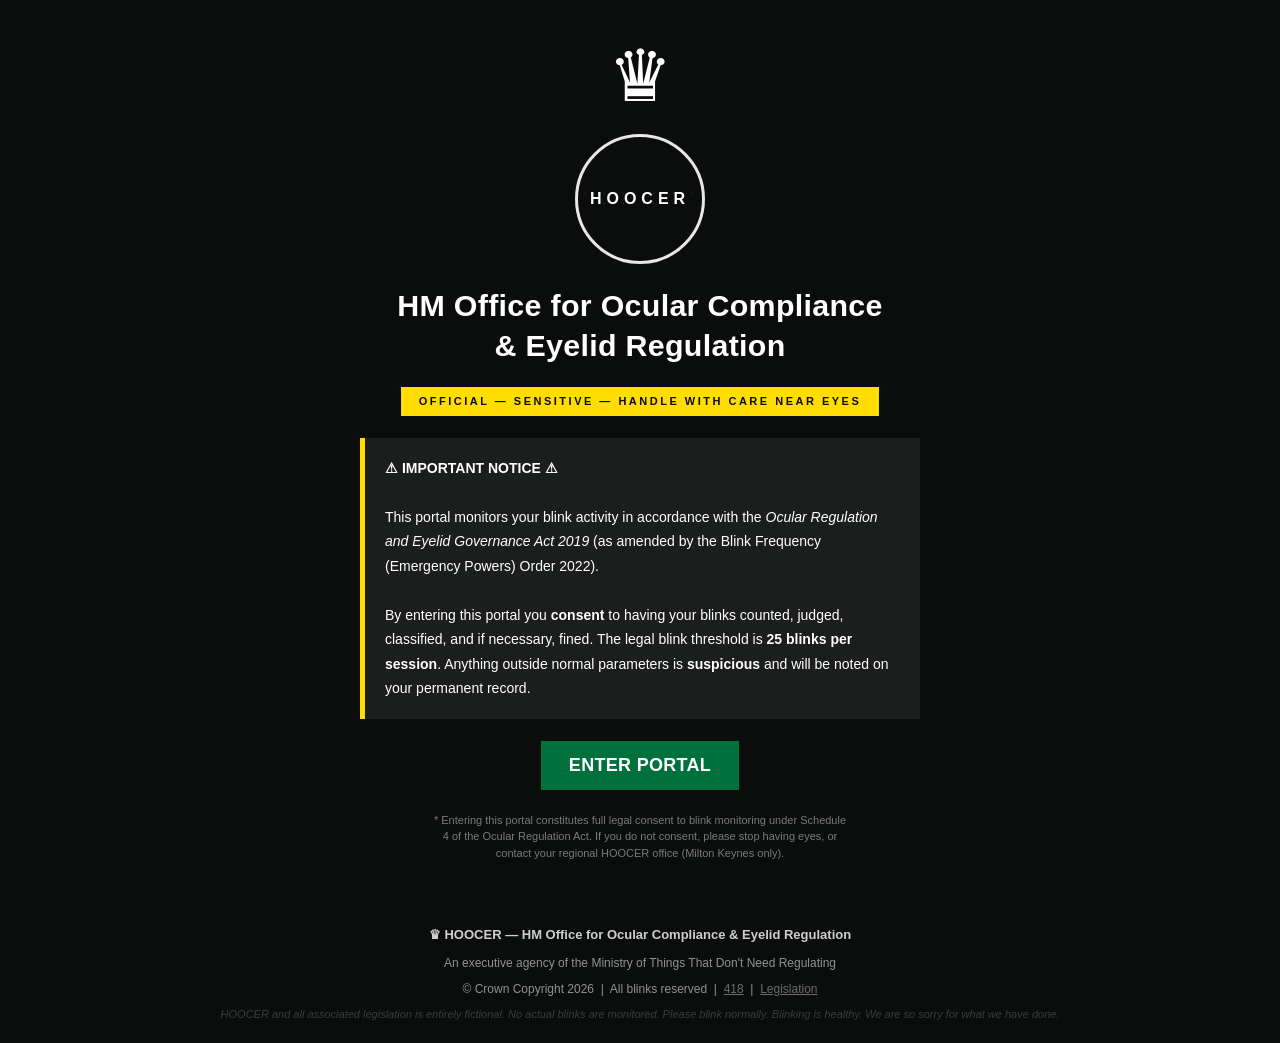
==== index.html @ eed9e012 "Add files via upload" ====
<!DOCTYPE html>
<html lang="en">
<head>
  <meta charset="UTF-8" />
  <meta name="viewport" content="width=device-width, initial-scale=1.0" />
  <meta name="description" content="Official HM Ocular Compliance portal. Your blinks are being monitored." />
  <link rel="manifest" href="manifest.json" />
  <title>HOOCER — HM Office for Ocular Compliance &amp; Eyelid Regulation</title>
  <link rel="stylesheet" href="style.css" />
</head>
<body>

  <!-- ======================================================
       SPLASH SCREEN
       The face of bureaucracy. Slightly too much yellow.
  ====================================================== -->
  <div id="splash" class="screen active">
    <div class="crown" aria-hidden="true">♛</div>

    <div class="department-seal" aria-label="HOOCER official seal">
      <div class="seal-inner">HOOCER</div>
    </div>

    <h1>HM Office for Ocular Compliance<br>&amp; Eyelid Regulation</h1>

    <p class="official-notice">OFFICIAL &mdash; SENSITIVE &mdash; HANDLE WITH CARE NEAR EYES</p>

    <div class="warning-box">
      <strong>⚠ IMPORTANT NOTICE ⚠</strong><br><br>
      This portal monitors your blink activity in accordance with the
      <em>Ocular Regulation and Eyelid Governance Act 2019</em>
      (as amended by the Blink Frequency (Emergency Powers) Order 2022).<br><br>
      By entering this portal you <strong>consent</strong> to having your blinks counted,
      judged, classified, and if necessary, fined. The legal blink threshold is
      <strong>25 blinks per session</strong>. Anything outside normal parameters is
      <strong>suspicious</strong> and will be noted on your permanent record.
    </div>

    <button class="btn-primary" onclick="enterPortal()">ENTER PORTAL</button>

    <p class="small-print">
      * Entering this portal constitutes full legal consent to blink monitoring under
      Schedule 4 of the Ocular Regulation Act. If you do not consent,
      please stop having eyes, or contact your regional HOOCER office (Milton Keynes only).
    </p>
  </div>

  <!-- ======================================================
       MONITORING SCREEN
       The main event. The numbers go up. This is fine.
  ====================================================== -->
  <div id="monitor" class="screen">
    <header class="portal-header">
      <span class="crown-small" aria-hidden="true">♛</span>
      <span>HOOCER Citizen Blink Monitoring Portal</span>
      <span class="case-ref" id="caseRef">Generating reference...</span>
    </header>

    <div class="main-content">

      <!-- LEFT: The terrifying counter -->
      <div class="left-panel">
        <h2>LIVE BLINK ANALYSIS</h2>

        <div class="blink-counter-box" aria-live="polite" aria-label="Blink count">
          <div class="blink-number" id="blinkCount">0</div>
          <div class="blink-label">BLINKS DETECTED</div>
          <div class="blink-sublabel">this session</div>
        </div>

        <div class="status-bar">
          <div class="status-indicator">
            <span class="status-dot green" id="statusDot"></span>
            <span id="statusText">MONITORING ACTIVE</span>
          </div>
        </div>

        <div class="blink-rate-box">
          <div class="metric-row">
            <span>Current blink rate:</span>
            <span id="blinkRate" class="metric-val">calibrating...</span>
          </div>
          <div class="metric-row">
            <span>Compliance status:</span>
            <span id="compliance" class="metric-val green-text">REVIEWING</span>
          </div>
          <div class="metric-row">
            <span>Eye moisture index:</span>
            <span id="moistureIdx" class="metric-val">--</span>
          </div>
          <div class="metric-row">
            <span>Lid velocity:</span>
            <span id="lidVelocity" class="metric-val">--</span>
          </div>
          <div class="metric-row">
            <span>Suspicion score:</span>
            <span id="suspicionScore" class="metric-val">0/100</span>
          </div>
        </div>

        <div class="legal-threshold">
          ⚖ <strong>LEGAL BLINK THRESHOLD: 25 blinks</strong><br>
          Exceeding this limit triggers a Notice of Ocular Infringement (NOI-7B).
          You have been warned. We cannot warn you further. This was the warning.
        </div>

        <button class="btn-deny" onclick="recordManualBlink()">
          I DID NOT BLINK
        </button>
        <p class="btn-note">* Clicking this button records a blink</p>

        <div class="progress-section" style="margin-top:16px;">
          <div class="progress-label">
            Blinks until fine: <span id="blinksUntilFine">25</span>
          </div>
          <div class="progress-bar-outer">
            <div class="progress-bar-inner" id="progressBar" style="width:0%"></div>
          </div>
        </div>
      </div>

      <!-- RIGHT: Fake surveillance data and facts -->
      <div class="right-panel">
        <h3>LIVE NATIONAL BLINK FEED</h3>
        <p class="feed-subtitle">Monitoring 64.3 million citizens in real-time*</p>
        <div id="blinkFeed" class="blink-feed" aria-label="Live national blink activity feed">
          <!-- populated by JS. all names are fake. this entire website is fake. -->
        </div>
        <p class="feed-note">* approximate. some citizens are asleep and therefore blinking involuntarily, which is also an offence (Schedule 9).</p>

        <div class="did-you-know">
          <strong>📋 HOOCER INFORMATION NOTICE</strong><br>
          <span id="didYouKnow">Loading ocular fact...</span>
        </div>
      </div>
    </div>
  </div>

  <!-- ======================================================
       FINE SCREEN
       Congratulations! You have been fined.
  ====================================================== -->
  <div id="fine" class="screen">
    <header class="portal-header">
      <span class="crown-small" aria-hidden="true">♛</span>
      <span>HOOCER — Notice of Ocular Infringement</span>
      <span class="case-ref" id="fineRef">NOI/2026/---</span>
    </header>

    <div class="fine-notice">
      <div class="fine-banner">⚠ &nbsp; NOTICE OF OCULAR INFRINGEMENT &nbsp; ⚠</div>

      <div class="fine-body">
        <p class="fine-address">
          To: <strong id="citizenId">Citizen [REDACTED]</strong><br>
          From: HOOCER Enforcement Division, London SW1A<br>
          Date: <span id="fineDate"></span><br>
          Reference: <span id="fineRefBody" class="mono"></span>
        </p>

        <p>
          Following automated monitoring of your ocular activity under powers granted by
          the <em>Ocular Regulation and Eyelid Governance Act 2019</em>, it has been
          determined that you have <strong>exceeded the legally permitted blink threshold</strong>
          of 25 blinks per session. This Notice is issued pursuant to Section 4(2) of the Act.
        </p>

        <table class="fine-table">
          <tr>
            <td>Blinks detected this session:</td>
            <td id="fineBlinkCount">--</td>
          </tr>
          <tr>
            <td>Legal threshold:</td>
            <td>25</td>
          </tr>
          <tr>
            <td>Excess blinks (chargeable):</td>
            <td id="excessBlinks">--</td>
          </tr>
          <tr>
            <td>Base fine rate (per excess blink):</td>
            <td>£2.40</td>
          </tr>
          <tr>
            <td>Blink Severity Multiplier (BSM):</td>
            <td id="severityMult">--</td>
          </tr>
          <tr>
            <td>Evening surcharge (if applicable):</td>
            <td id="eveningSurcharge">--</td>
          </tr>
          <tr>
            <td>Cooperative Citizen Discount:</td>
            <td id="citizenDiscount">--</td>
          </tr>
          <tr class="fine-total-row">
            <td><strong>TOTAL FINE PAYABLE:</strong></td>
            <td><strong id="fineAmount">£--</strong></td>
          </tr>
        </table>

        <p>
          You must pay this fine within <strong>28 days</strong> of the date of this Notice.
          Failure to pay will result in escalation to the <em>Eyelid Tribunal</em>,
          additional administrative fines, and possible <strong>Mandatory Blink Training</strong>
          (4 days, Milton Keynes, non-refundable travel expenses).
        </p>

        <div class="payment-note">
          <strong>Payment methods accepted:</strong> Bank transfer, cheque payable to
          "HOOCER Consolidated Fines Account," premium-rate telephone (calls cost £1.50/min,
          average call 47 minutes), or renouncing blinking entirely
          (requires Form EYE-9, countersigned by a Justice of the Peace).
        </div>

        <div class="fine-buttons">
          <button class="btn-pay" title="This button does not work. Neither does the payment telephone line. This is intentional.">
            PAY FINE ONLINE ↗
          </button>
          <button class="btn-appeal" onclick="goToAppeal()">
            LODGE AN APPEAL
          </button>
        </div>
      </div>
    </div>
  </div>

  <!-- ======================================================
       APPEAL FORM
       OCI-7: Your Last Hope (It Isn't)
  ====================================================== -->
  <div id="appeal" class="screen">
    <header class="portal-header">
      <span class="crown-small" aria-hidden="true">♛</span>
      <span>HOOCER — Form OCI-7: Appeal Against Ocular Infringement Notice</span>
    </header>

    <div class="appeal-wrapper">
      <div class="appeal-intro">
        <p>
          You may appeal your Notice of Ocular Infringement by completing this form in
          <strong>blue or black ink</strong> (or by clicking, whatever). Appeals are
          reviewed by the <em>Independent Ocular Tribunal (Automated Division)</em>
          within 6–18 months, subject to workload, staff availability, and general
          administrative inertia.<br><br>
          There is a <strong>£35 non-refundable appeal administration fee</strong>.
          (Not really. We just said that to see if you'd leave. Some people leave.)
        </p>
      </div>

      <div class="form-section">
        <h3>SECTION A &mdash; Personal Details</h3>

        <div class="form-group">
          <label for="appealName">Full name (as it appears on your eyelids):</label>
          <input type="text" id="appealName" placeholder="e.g. Margaret T. Blinksworth" autocomplete="off" />
        </div>

        <div class="form-group">
          <label for="nbrn">National Blink Registration Number (NBRN):</label>
          <input type="text" id="nbrn" placeholder="BLK-XXXX-XXXX" />
          <span class="field-note">Don't have one? Neither do we. Make something up. We will verify it against a database that doesn't exist.</span>
        </div>

        <div class="form-group">
          <label for="eyeColor">Eye colour (left eye only — right eye handled by separate form EYE-3):</label>
          <select id="eyeColor">
            <option value="">-- Select --</option>
            <option>Brown</option>
            <option>Blue</option>
            <option>Green</option>
            <option>Hazel</option>
            <option>Suspiciously grey</option>
            <option>Red (please see a doctor, not us)</option>
            <option>My eyes have no colour, I am the void</option>
            <option>I prefer not to say, but for legal reasons I must say</option>
          </select>
        </div>
      </div>

      <div class="form-section">
        <h3>SECTION B &mdash; Grounds for Appeal</h3>

        <div class="form-group">
          <label>I believe my blinking was excessive due to: (select one)</label>
          <div class="radio-group">
            <label><input type="radio" name="reason" value="dust" /> There was dust</label>
            <label><input type="radio" name="reason" value="sun" /> The sun was in my eyes</label>
            <label><input type="radio" name="reason" value="emotional" /> I was experiencing emotions (involuntary)</label>
            <label><input type="radio" name="reason" value="medical" /> Medical condition (see Section D, which doesn't exist on this form)</label>
            <label><input type="radio" name="reason" value="unaware" /> I was unaware blinking was regulated</label>
            <label><input type="radio" name="reason" value="notme" /> It was not me blinking. It was someone else using my eyes.</label>
            <label><input type="radio" name="reason" value="philosophy" /> I philosophically dispute the existence of blinks as discrete events</label>
            <label><input type="radio" name="reason" value="button" /> I clicked "I Did Not Blink" which you told me would help</label>
          </div>
        </div>

        <div class="form-group">
          <label for="blinkDescription">
            Please describe, in no more than 2,500 words, each individual blink you wish to dispute.
            Include time, duration, and motivating circumstances for each blink:
          </label>
          <textarea id="blinkDescription" placeholder="Blink 1: It was approximately 14:32. I had been staring at a spreadsheet for 45 minutes and my eyes had begun to feel like two small desiccated raisins pressed into my face. I blinked for approximately 0.2 seconds. I believe this was reasonable..." rows="6"></textarea>
          <span class="field-note">We will not read this. It is required nonetheless.</span>
        </div>
      </div>

      <div class="form-section">
        <h3>SECTION C &mdash; Mitigating Circumstances</h3>

        <div class="form-group">
          <label>Were you in any of the following situations during the alleged blinking? (tick all that apply)</label>
          <div class="checkbox-group">
            <label><input type="checkbox" /> Near an onion (any variety)</label>
            <label><input type="checkbox" /> Watching a film with a sad or unexpectedly poignant ending</label>
            <label><input type="checkbox" /> Attempting to flirt (blink frequency often elevated, see Appendix C)</label>
            <label><input type="checkbox" /> Participating in or recently losing a staring contest</label>
            <label><input type="checkbox" /> Existing in a human body against your will</label>
            <label><input type="checkbox" /> In a wind tunnel or comparable draught</label>
            <label><input type="checkbox" /> Reading something on a screen for too long (ironic, we know)</label>
            <label><input type="checkbox" /> Under fluorescent lighting (a known blink accelerant)</label>
          </div>
        </div>

        <div class="form-group">
          <label for="commitment">On a scale of 1–10, how committed are you to blinking less in future?</label>
          <input type="range" id="commitment" min="1" max="10" value="5" step="1" />
          <span id="commitmentLabel" class="field-note">5 — Moderately committed</span>
        </div>
      </div>

      <div class="form-section">
        <h3>SECTION D &mdash; Statutory Declaration</h3>
        <div class="form-group">
          <label class="declaration-label">
            <input type="checkbox" id="declarationCheck" />
            I solemnly declare that the information above is accurate to the best of
            my knowledge and belief, that I accept full legal responsibility for my
            eyelids and their actions, that I understand HOOCER reserves the right to
            increase my fine at any time for any reason including "general vibes,"
            and that I have read and understood the <em>Ocular Regulation and Eyelid
            Governance Act 2019</em> in its entirety (nobody has done this).
          </label>
        </div>
      </div>

      <div style="text-align:center; padding: 0 20px 30px;">
        <button class="btn-primary" id="appealSubmitBtn" onclick="submitAppeal()">
          SUBMIT APPEAL &mdash; FORM OCI-7
        </button>
        <p class="small-print" style="color:#555; margin-top:10px;">
          Submitting this form does not pause the 28-day payment deadline.
          Nothing pauses the 28-day payment deadline. Time is linear and indifferent.
        </p>
        <div id="appealProcessing" class="processing-msg" style="display:none">
          <div class="spinner">⊙</div>
          <span id="processingStep">Routing to Ocular Infringement Team...</span>
        </div>
      </div>
    </div>
  </div>

  <!-- ======================================================
       APPEAL DENIED
       You knew this was coming.
  ====================================================== -->
  <div id="denied" class="screen">
    <header class="portal-header red-header">
      <span class="crown-small" aria-hidden="true">♛</span>
      <span>HOOCER — Appeal Determination Notice (Form ADN-1)</span>
    </header>

    <div class="denied-wrapper">
      <div class="denied-box">
        <div class="denied-stamp" aria-label="Appeal denied">APPEAL<br>DENIED</div>

        <h2>Your appeal has been considered and rejected.</h2>

        <p>
          The Independent Ocular Tribunal (Automated Division) has reviewed your
          application and found it to be <strong id="denialAdjective">unconvincing</strong>.
          This determination was reached after careful review of your submitted evidence
          by the Tribunal's automated processing system, which operates at approximately
          the speed of bureaucracy.
        </p>

        <div class="denial-reason-box">
          <strong>Official reason for denial:</strong><br><br>
          <span id="denialReason">Loading determination...</span>
        </div>

        <p>
          Your original fine of <strong id="deniedFineAmount">£--</strong> remains payable.
          It has been increased by <strong id="fineIncrease">--</strong> to account for
          the administrative costs of processing your appeal, including
          <span id="increaseReason">photocopying</span>.
        </p>

        <p>
          Your updated total fine is: <strong id="updatedFine" class="big-fine">£--</strong>
        </p>

        <p>
          You may appeal this determination. Appeals against denied appeals are heard by the
          <em>Sub-Committee on Ocular Complaints, Lid Governance, and Miscellaneous
          Corneal Matters</em>. The next available hearing date is
          <strong id="hearingDate">--</strong>. There is a £120 deposit
          (non-refundable, non-applicable to the fine).
        </p>

        <div class="what-next">
          <strong>WHAT HAPPENS NEXT:</strong>
          <ul>
            <li>You will receive a letter confirming this denial within 4–6 weeks</li>
            <li>You will receive a letter confirming the above letter within a further 2–3 weeks</li>
            <li>A HOOCER field officer may visit your residence to assess your blink habits in person — please ensure adequate lighting and have refreshments available</li>
            <li>Your National Blink Record will be updated accordingly</li>
            <li>Your case will be reviewed annually whether you like it or not</li>
          </ul>
        </div>

        <div style="text-align:center; padding-top: 20px; border-top: 1px solid #ddd; margin-top:20px;">
          <button class="btn-primary" onclick="location.reload()">
            Accept Determination &amp; Start Over
          </button>
          <p class="small-print" style="color:#888; margin-top: 10px;">
            The blinking will continue regardless of your feelings on the matter.
          </p>
        </div>
      </div>
    </div>
  </div>

  <!-- ======================================================
       FOOTER — always there, always watching
  ====================================================== -->
  <footer class="site-footer">
    <div class="footer-top">
      <span aria-hidden="true">♛</span>
      HOOCER &mdash; HM Office for Ocular Compliance &amp; Eyelid Regulation
    </div>
    <div>An executive agency of the Ministry of Things That Don't Need Regulating</div>
    <div>
      &copy; Crown Copyright 2026 &nbsp;|&nbsp;
      All blinks reserved &nbsp;|&nbsp;
      <a href="teapot.txt">418</a> &nbsp;|&nbsp;
      <a href="LEGISLATION.md">Legislation</a>
    </div>
    <div class="footer-disclaimer">
      HOOCER and all associated legislation is entirely fictional. No actual blinks are monitored.
      Please blink normally. Blinking is healthy. We are so sorry for what we have done.
    </div>
  </footer>

  <script src="script.js"></script>
</body>
</html>
---- style.css ----
/* style.css
   -------------------------------------------------------
   HOOCER — HM Office for Ocular Compliance & Eyelid Regulation
   -------------------------------------------------------
   design brief: "official government website but slightly wrong"
   actual outcome: this

   I tried to use GOV.UK's design system. I got about 60%
   of the way there and then I had another coffee and things
   went sideways. The resulting aesthetic is best described as
   "what if the UK government website was stressed."

   if you're inspecting this CSS, hello. you're blinking right now.
   we've noted it.
   -------------------------------------------------------
*/

* {
  box-sizing: border-box;
  margin: 0;
  padding: 0;
}

:root {
  /* GOV.UK colour palette. I did not invent these.
     I did, however, use them with reckless abandon. */
  --gov-black:      #0b0c0c;
  --gov-green:      #00703c;
  --gov-green-dark: #005a30;
  --gov-yellow:     #ffdd00;
  --gov-red:        #d4351c;
  --gov-red-dark:   #aa2b16;
  --gov-blue:       #1d70b8;
  --gov-blue-dark:  #165490;
  --gov-light-grey: #f3f2f1;
  --gov-mid-grey:   #b1b4b6;
  --gov-dark-grey:  #505a5f;
  --warning-orange: #f47738;
  --terminal-green: #00ff41; /* purely for the hacker feed. no regrets. */
}

html {
  scroll-behavior: smooth; /* unnecessary for a single page. done anyway. */
}

body {
  font-family: Arial, Helvetica, sans-serif;
  /* tried to load GDS Transport here. it's not a Google Font.
     spent 8 minutes trying to find it. gave up. Arial it is. */
  background: var(--gov-light-grey);
  color: var(--gov-black);
  font-size: 16px;
  line-height: 1.5;
  min-height: 100vh;
}

/* -------------------------------------------------------
   SCREEN MANAGEMENT
   all screens hidden by default.
   the splash has .active in the HTML for a flash-free load.
   (this is the single most competent engineering decision
    in this entire project)
   ------------------------------------------------------- */
.screen {
  display: none;
  min-height: calc(100vh - 80px); /* leave room for footer */
  flex-direction: column;
}

.screen.active {
  display: flex;
}

/* -------------------------------------------------------
   SPLASH SCREEN
   ------------------------------------------------------- */
#splash {
  align-items: center;
  justify-content: center;
  background: var(--gov-black);
  color: #fff;
  padding: 40px 20px;
  text-align: center;
  gap: 22px;
  min-height: 100vh;
}

.crown {
  font-size: 72px;
  line-height: 1;
  /* couldn't find an SVG crown. used unicode.
     looks fine. totally official. */
}

.department-seal {
  width: 130px;
  height: 130px;
  border: 3px solid rgba(255,255,255,0.9);
  border-radius: 50%;
  display: flex;
  align-items: center;
  justify-content: center;
  position: relative;
  flex-shrink: 0;
}

/* the dotted ring around the seal.
   12 minutes to get this right. not a single person will notice. */
.department-seal::before {
  content: '·  ·  ·  ·  ·  ·  ·  ·  ·  ·  ·  ·  ·  ·  ·  ·  ·  ·  ·  ·';
  position: absolute;
  top: 4px; left: 4px; right: 4px; bottom: 4px;
  border-radius: 50%;
  font-size: 7px;
  letter-spacing: 3px;
  overflow: hidden;
  opacity: 0.35;
  word-break: break-all;
  display: flex;
  align-items: center;
  justify-content: center;
  text-align: center;
}

.seal-inner {
  font-size: 16px;
  font-weight: bold;
  letter-spacing: 5px;
  z-index: 1;
}

#splash h1 {
  font-size: 1.9rem;
  font-weight: bold;
  max-width: 520px;
  line-height: 1.3;
  letter-spacing: 0.3px;
}

.official-notice {
  background: var(--gov-yellow);
  color: var(--gov-black);
  padding: 6px 18px;
  font-weight: bold;
  font-size: 11px;
  letter-spacing: 2.5px;
  text-transform: uppercase;
}

.warning-box {
  background: rgba(255,255,255,0.07);
  border-left: 5px solid var(--gov-yellow);
  padding: 18px 20px;
  max-width: 560px;
  text-align: left;
  font-size: 14px;
  line-height: 1.75;
}

/* -------------------------------------------------------
   BUTTONS
   ------------------------------------------------------- */
.btn-primary {
  background: var(--gov-green);
  color: #fff;
  border: none;
  padding: 14px 28px;
  font-size: 18px;
  font-weight: bold;
  cursor: pointer;
  letter-spacing: 0.3px;
  font-family: inherit;
  transition: background 0.1s;
}

.btn-primary:hover  { background: var(--gov-green-dark); }
.btn-primary:active { background: #003d20; transform: translateY(1px); }
.btn-primary:disabled {
  background: var(--gov-mid-grey);
  cursor: not-allowed;
  transform: none;
}

.btn-deny {
  background: var(--gov-red);
  color: #fff;
  border: none;
  padding: 12px 20px;
  font-size: 15px;
  font-weight: bold;
  cursor: pointer;
  width: 100%;
  letter-spacing: 1px;
  font-family: inherit;
  margin-bottom: 5px;
  transition: background 0.1s;
}

.btn-deny:hover { background: var(--gov-red-dark); }
.btn-deny:active { transform: translateY(1px); }

.btn-pay {
  background: var(--gov-mid-grey);
  color: #fff;
  border: none;
  padding: 12px 20px;
  font-size: 14px;
  font-weight: bold;
  cursor: not-allowed; /* intentional. the button does nothing. */
  font-family: inherit;
  opacity: 0.75;
}

.btn-appeal {
  background: var(--gov-blue);
  color: #fff;
  border: none;
  padding: 12px 20px;
  font-size: 14px;
  font-weight: bold;
  cursor: pointer;
  font-family: inherit;
  transition: background 0.1s;
}

.btn-appeal:hover { background: var(--gov-blue-dark); }

.small-print {
  font-size: 11px;
  opacity: 0.45;
  max-width: 420px;
  line-height: 1.5;
}

/* -------------------------------------------------------
   PORTAL HEADER
   ------------------------------------------------------- */
.portal-header {
  background: var(--gov-black);
  color: #fff;
  padding: 10px 20px;
  display: flex;
  align-items: center;
  gap: 12px;
  font-size: 14px;
  flex-shrink: 0;
  flex-wrap: wrap;
}

.portal-header > span:nth-child(2) {
  flex: 1;
  font-weight: bold;
}

.red-header { background: var(--gov-red); }

.crown-small {
  font-size: 22px;
  flex-shrink: 0;
}

.case-ref {
  font-size: 11px;
  opacity: 0.65;
  font-family: monospace;
  flex-shrink: 0;
}

/* -------------------------------------------------------
   MONITOR SCREEN — main layout
   ------------------------------------------------------- */
#monitor {
  background: var(--gov-light-grey);
}

.main-content {
  display: grid;
  grid-template-columns: 1fr 1fr;
  gap: 0;
  flex: 1;
  max-width: 1100px;
  margin: 0 auto;
  width: 100%;
  padding: 20px;
}

@media (max-width: 700px) {
  .main-content { grid-template-columns: 1fr; }
  .left-panel { border-right: none; border-bottom: 2px solid #ccc; }
}

.left-panel { padding: 20px; border-right: 2px solid #d0ceca; }
.right-panel { padding: 20px; }

.left-panel h2 {
  font-size: 1.35rem;
  margin-bottom: 16px;
  letter-spacing: 1px;
}

/* THE BIG COUNTER BOX. this is load-bearing. */
.blink-counter-box {
  background: var(--gov-black);
  color: #fff;
  text-align: center;
  padding: 28px 20px;
  margin-bottom: 14px;
  position: relative;
  overflow: hidden;
}

/* the scanning line. purely decorative. absolutely necessary. */
.blink-counter-box::before {
  content: '';
  position: absolute;
  left: 0; right: 0;
  height: 3px;
  background: linear-gradient(90deg, transparent, var(--gov-green), transparent);
  animation: scan 4s ease-in-out infinite;
  top: 0;
}

@keyframes scan {
  0%   { top: 0%; opacity: 0; }
  10%  { opacity: 1; }
  90%  { opacity: 1; }
  100% { top: 100%; opacity: 0; }
}

.blink-number {
  font-size: 5.5rem;
  font-weight: bold;
  font-family: "Courier New", monospace;
  color: var(--gov-green);
  transition: color 0.3s;
  line-height: 1;
}

.blink-number.warning { color: var(--warning-orange); }

.blink-number.danger {
  color: var(--gov-red);
  animation: danger-flicker 0.4s infinite;
}

@keyframes danger-flicker {
  0%, 100% { opacity: 1; }
  45%       { opacity: 0.75; }
}

.blink-label {
  font-size: 11px;
  letter-spacing: 4px;
  opacity: 0.6;
  margin-top: 10px;
}

.blink-sublabel {
  font-size: 10px;
  opacity: 0.35;
}

/* STATUS BAR */
.status-bar {
  background: #fff;
  border: 1px solid #ccc;
  padding: 8px 12px;
  margin-bottom: 12px;
}

.status-indicator {
  display: flex;
  align-items: center;
  gap: 8px;
  font-size: 13px;
  font-weight: bold;
  letter-spacing: 1px;
}

.status-dot {
  width: 10px; height: 10px;
  border-radius: 50%;
  display: inline-block;
  flex-shrink: 0;
}

.status-dot.green {
  background: var(--gov-green);
  animation: dot-pulse 2s ease-in-out infinite;
}

.status-dot.red {
  background: var(--gov-red);
  animation: dot-pulse 0.4s ease-in-out infinite;
}

@keyframes dot-pulse {
  0%, 100% { opacity: 1; }
  50%       { opacity: 0.2; }
}

/* METRICS BOX — slightly rotated because I am chaotic */
.blink-rate-box {
  background: #fff;
  border: 1px solid #ccc;
  padding: 12px;
  margin-bottom: 12px;
  font-size: 13px;
  transform: rotate(-0.15deg); /* intentional. government forms are never quite straight. */
}

.metric-row {
  display: flex;
  justify-content: space-between;
  align-items: center;
  padding: 5px 0;
  border-bottom: 1px solid #eee;
}

.metric-row:last-child { border-bottom: none; }

.metric-val {
  font-family: "Courier New", monospace;
  font-weight: bold;
  font-size: 12px;
}

.green-text  { color: var(--gov-green); }
.orange-text { color: var(--warning-orange); }
.red-text    { color: var(--gov-red); }
.mono        { font-family: "Courier New", monospace; }

/* LEGAL THRESHOLD BOX */
.legal-threshold {
  background: var(--gov-yellow);
  color: var(--gov-black);
  padding: 10px 12px;
  font-size: 13px;
  margin-bottom: 12px;
  line-height: 1.6;
  border-left: 5px solid #c9a800;
}

.btn-note {
  font-size: 11px;
  color: var(--gov-dark-grey);
  font-style: italic;
  display: block;
}

/* PROGRESS BAR */
.progress-section {
  background: #fff;
  border: 1px solid #ccc;
  padding: 12px;
}

.progress-label {
  font-size: 13px;
  font-weight: bold;
  margin-bottom: 8px;
}

.progress-bar-outer {
  background: #e0ddd8;
  height: 22px;
  overflow: hidden;
  position: relative;
}

.progress-bar-inner {
  height: 100%;
  background: var(--gov-green);
  transition: width 0.4s ease, background 0.4s;
}

.progress-bar-inner.warning { background: var(--warning-orange); }
.progress-bar-inner.danger  { background: var(--gov-red); }

/* RIGHT PANEL */
.right-panel h3 { font-size: 1.1rem; margin-bottom: 4px; letter-spacing: 1px; }

.feed-subtitle {
  font-size: 11px;
  color: var(--gov-dark-grey);
  margin-bottom: 10px;
}

/* THE HACKER FEED. green on black. no notes. */
.blink-feed {
  background: var(--gov-black);
  color: var(--terminal-green);
  font-family: "Courier New", monospace;
  font-size: 12px;
  height: 200px;
  overflow-y: auto;
  padding: 10px;
  margin-bottom: 6px;
  /* scrollbar styling. because I had time. I did not have time. */
  scrollbar-width: thin;
  scrollbar-color: var(--gov-green) #1a1a1a;
}

.blink-feed::-webkit-scrollbar { width: 6px; }
.blink-feed::-webkit-scrollbar-track { background: #1a1a1a; }
.blink-feed::-webkit-scrollbar-thumb { background: var(--gov-green); }

.feed-item {
  padding: 2px 0;
  border-bottom: 1px solid rgba(0,255,65,0.1);
  animation: feed-in 0.25s ease forwards;
}

.feed-item.infringement { color: #ff6b6b; }

@keyframes feed-in {
  from { opacity: 0; transform: translateX(-4px); }
  to   { opacity: 1; transform: translateX(0); }
}

.feed-note {
  font-size: 10px;
  color: var(--gov-dark-grey);
  font-style: italic;
  margin-bottom: 14px;
  line-height: 1.4;
}

.did-you-know {
  background: var(--gov-blue);
  color: #fff;
  padding: 14px;
  font-size: 13px;
  line-height: 1.65;
  transition: opacity 0.5s;
}

/* -------------------------------------------------------
   FINE SCREEN
   ------------------------------------------------------- */
#fine { background: var(--gov-light-grey); }

.fine-notice {
  max-width: 720px;
  margin: 24px auto;
  padding: 0 20px;
  width: 100%;
}

.fine-banner {
  background: var(--gov-red);
  color: #fff;
  text-align: center;
  padding: 16px;
  font-size: 1.25rem;
  font-weight: bold;
  letter-spacing: 3px;
  margin-bottom: 0;
}

/* the actual fine document */
.fine-body {
  background: #fff;
  border: 2px solid var(--gov-black);
  border-top: none;
  padding: 28px 32px;
  font-size: 14px;
  line-height: 1.75;
  position: relative;
}

/* watermark. my proudest CSS achievement on this project. */
.fine-body::before {
  content: 'OFFICIAL';
  position: absolute;
  top: 50%;
  left: 50%;
  transform: translate(-50%, -50%) rotate(-30deg);
  font-size: 7rem;
  font-weight: 900;
  opacity: 0.04;
  pointer-events: none;
  color: var(--gov-red);
  letter-spacing: 12px;
  white-space: nowrap;
}

.fine-address {
  border-left: 4px solid var(--gov-black);
  padding-left: 16px;
  margin-bottom: 18px;
  line-height: 1.8;
}

.fine-table {
  width: 100%;
  border-collapse: collapse;
  margin: 18px 0;
  font-size: 13px;
}

.fine-table td {
  padding: 8px 12px;
  border: 1px solid #ccc;
  vertical-align: top;
}

.fine-table td:last-child {
  font-family: "Courier New", monospace;
  font-weight: bold;
  text-align: right;
  white-space: nowrap;
}

.fine-total-row td {
  background: var(--gov-black);
  color: #fff;
  font-size: 15px;
  border-color: var(--gov-black);
}

.payment-note {
  background: #fff8e1;
  border-left: 5px solid var(--warning-orange);
  padding: 12px 16px;
  font-size: 13px;
  margin: 16px 0;
  line-height: 1.65;
}

.fine-buttons {
  display: flex;
  gap: 12px;
  margin-top: 22px;
  flex-wrap: wrap;
}

/* -------------------------------------------------------
   APPEAL FORM
   ------------------------------------------------------- */
#appeal { background: var(--gov-light-grey); }

.appeal-wrapper {
  max-width: 720px;
  margin: 0 auto;
  width: 100%;
}

.appeal-intro {
  padding: 20px 20px 0;
  font-size: 14px;
  line-height: 1.75;
}

.form-section {
  padding: 20px;
  border-bottom: 1px solid #d0ceca;
}

.form-section:last-of-type { border-bottom: none; }

.form-section h3 {
  font-size: 1.05rem;
  margin-bottom: 18px;
  padding-bottom: 8px;
  border-bottom: 3px solid var(--gov-black);
  letter-spacing: 1px;
  text-transform: uppercase;
}

.form-group { margin-bottom: 20px; }

.form-group > label {
  display: block;
  font-weight: bold;
  font-size: 14px;
  margin-bottom: 7px;
}

.form-group input[type="text"],
.form-group select,
.form-group textarea {
  width: 100%;
  padding: 8px 10px;
  border: 2px solid var(--gov-black);
  font-size: 16px;
  font-family: inherit;
  background: #fff;
  border-radius: 0; /* deliberately no border radius. this is a GOVERNMENT form. */
}

.form-group input[type="text"]:focus,
.form-group select:focus,
.form-group textarea:focus {
  outline: 3px solid var(--gov-yellow);
  outline-offset: 0;
}

.form-group textarea {
  resize: vertical;
  font-size: 14px;
  min-height: 120px;
}

.field-note {
  display: block;
  font-size: 12px;
  color: var(--gov-dark-grey);
  font-style: italic;
  margin-top: 5px;
  line-height: 1.5;
}

.radio-group, .checkbox-group {
  display: flex;
  flex-direction: column;
  gap: 10px;
  background: #fff;
  border: 1px solid #ccc;
  padding: 12px;
}

.radio-group label, .checkbox-group label {
  font-weight: normal;
  display: flex;
  align-items: flex-start;
  gap: 10px;
  cursor: pointer;
  padding: 4px 6px;
  border-radius: 2px;
  transition: background 0.1s;
  line-height: 1.4;
}

.radio-group label:hover, .checkbox-group label:hover {
  background: var(--gov-light-grey);
}

.radio-group input[type="radio"],
.checkbox-group input[type="checkbox"] {
  margin-top: 3px;
  flex-shrink: 0;
}

.form-group input[type="range"] {
  width: 100%;
  margin: 8px 0 4px;
  accent-color: var(--gov-green);
}

.declaration-label {
  display: flex;
  gap: 10px;
  align-items: flex-start;
  font-weight: normal !important;
  cursor: pointer;
  line-height: 1.65;
}

.declaration-label input { margin-top: 4px; flex-shrink: 0; }

.processing-msg {
  text-align: center;
  padding: 24px;
  font-size: 15px;
  color: var(--gov-dark-grey);
  animation: fade-in 0.3s ease;
}

@keyframes fade-in {
  from { opacity: 0; }
  to   { opacity: 1; }
}

.spinner {
  font-size: 2rem;
  display: block;
  margin-bottom: 12px;
  animation: spin 1.2s linear infinite;
  color: var(--gov-green);
}

@keyframes spin {
  from { transform: rotate(0deg); }
  to   { transform: rotate(360deg); }
}

/* -------------------------------------------------------
   DENIED SCREEN
   ------------------------------------------------------- */
#denied { background: var(--gov-light-grey); }

.denied-wrapper {
  max-width: 720px;
  margin: 24px auto;
  padding: 0 20px;
  width: 100%;
}

.denied-box {
  background: #fff;
  border: 2px solid var(--gov-red);
  padding: 28px 32px;
  font-size: 14px;
  line-height: 1.75;
  position: relative;
}

/* THE STAMP. this is the best thing I've ever made with CSS.
   I will be putting this in my CV. */
.denied-stamp {
  position: absolute;
  top: 24px;
  right: 24px;
  border: 5px solid var(--gov-red);
  color: var(--gov-red);
  padding: 10px 14px;
  font-size: 1.3rem;
  font-weight: 900;
  text-align: center;
  transform: rotate(7deg);
  letter-spacing: 3px;
  opacity: 0.82;
  text-transform: uppercase;
  line-height: 1.3;
  pointer-events: none;
  /* a rubber stamp, approximated in CSS, on a fake government fine denial,
     on a website about blinking. I need to go outside. */
}

.denied-box h2 {
  font-size: 1.3rem;
  margin-bottom: 16px;
  margin-top: 0;
  padding-right: 180px; /* leave room for the stamp */
  line-height: 1.4;
}

.denied-box p { margin-bottom: 14px; }

.denial-reason-box {
  background: #fff3f3;
  border-left: 5px solid var(--gov-red);
  padding: 14px 18px;
  margin: 18px 0;
  line-height: 1.75;
}

.big-fine {
  font-size: 1.5rem;
  color: var(--gov-red);
  font-family: "Courier New", monospace;
}

.what-next {
  background: var(--gov-light-grey);
  border: 1px solid #ccc;
  padding: 14px 18px;
  margin: 18px 0;
  font-size: 14px;
}

.what-next ul {
  margin-top: 8px;
  padding-left: 20px;
}

.what-next li { margin-bottom: 8px; line-height: 1.5; }

/* -------------------------------------------------------
   FOOTER
   it's at the bottom. it knows what it did.
   ------------------------------------------------------- */
.site-footer {
  background: var(--gov-black);
  color: rgba(255,255,255,0.55);
  padding: 20px;
  font-size: 12px;
  text-align: center;
  line-height: 2.2;
  flex-shrink: 0;
}

.footer-top {
  color: rgba(255,255,255,0.8);
  font-weight: bold;
  font-size: 13px;
}

.site-footer a {
  color: rgba(255,255,255,0.4);
  text-decoration: underline;
}

.site-footer a:hover { color: rgba(255,255,255,0.75); }

.footer-disclaimer {
  font-size: 11px;
  opacity: 0.35;
  font-style: italic;
  margin-top: 4px;
  line-height: 1.5;
}

/* -------------------------------------------------------
   THE FOOTER DISCLAIMER EASTER EGG
   hover over it. go on.
   (this is the most important CSS rule in the file)
   ------------------------------------------------------- */
.footer-disclaimer:hover {
  font-family: "Comic Sans MS", "Comic Sans", cursive;
  opacity: 1;
  color: var(--gov-yellow);
  transition: all 0.2s;
}

/* -------------------------------------------------------
   KONAMI CODE OVERLAY
   (inline styles handle most of this in JS,
    but this class is here for... nostalgia)
   ------------------------------------------------------- */
.konami-overlay {
  position: fixed;
  inset: 0;
  background: rgba(0,0,0,0.85);
  display: flex;
  align-items: center;
  justify-content: center;
  z-index: 9999;
}

.konami-box {
  background: var(--gov-yellow);
  color: var(--gov-black);
  padding: 36px 40px;
  max-width: 460px;
  text-align: center;
  border: 4px solid var(--gov-black);
  font-size: 1rem;
  line-height: 1.8;
}

.konami-box h2 {
  font-size: 1.5rem;
  margin-bottom: 16px;
}

/* -------------------------------------------------------
   MISC UTILS
   ------------------------------------------------------- */
.visually-hidden {
  position: absolute;
  width: 1px; height: 1px;
  overflow: hidden;
  clip: rect(0,0,0,0);
  white-space: nowrap;
}

@media (max-width: 480px) {
  #splash h1         { font-size: 1.4rem; }
  .blink-number      { font-size: 4rem; }
  .fine-body         { padding: 16px 18px; }
  .denied-box        { padding: 16px 18px; }
  .denied-box h2     { padding-right: 0; }
  .denied-stamp      { position: static; transform: rotate(2deg); display: inline-block; margin-bottom: 16px; }
}
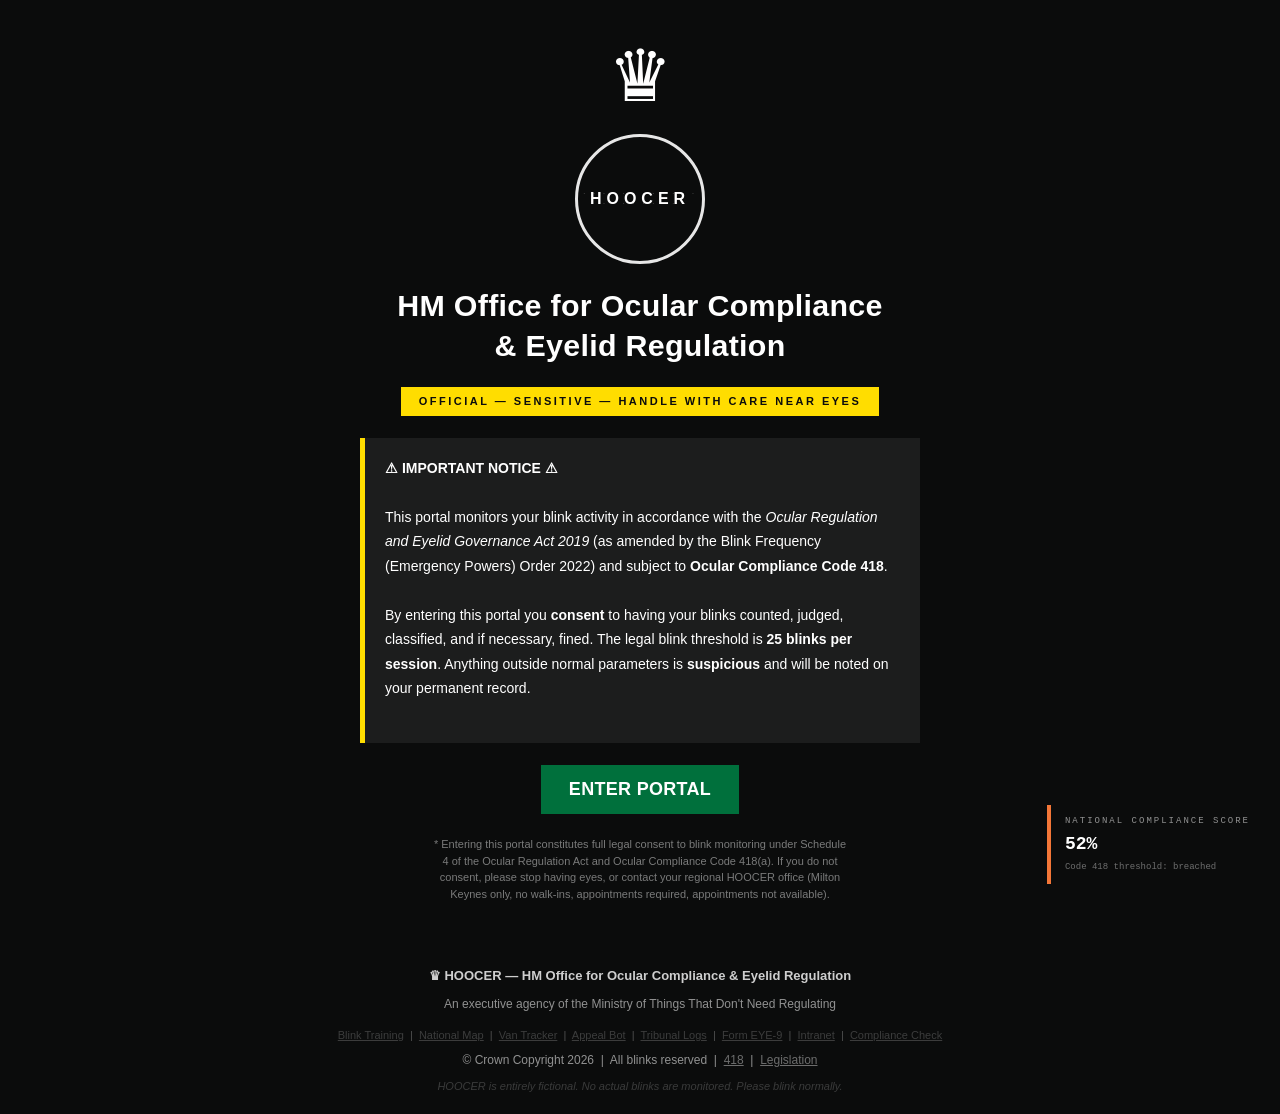
==== commit c30a2dd3: "Add files via upload" ====
--- a/index.html
+++ b/index.html
@@ -3,456 +3,266 @@
 <head>
   <meta charset="UTF-8" />
   <meta name="viewport" content="width=device-width, initial-scale=1.0" />
-  <meta name="description" content="Official HM Ocular Compliance portal. Your blinks are being monitored." />
+  <meta name="description" content="Official HM Ocular Compliance portal. Ocular Compliance Code 418 applies." />
+  <link rel="icon" href="favicon.svg" type="image/svg+xml" />
   <link rel="manifest" href="manifest.json" />
   <title>HOOCER — HM Office for Ocular Compliance &amp; Eyelid Regulation</title>
   <link rel="stylesheet" href="style.css" />
+  <script src="compliance-score.js" defer></script>
 </head>
 <body>
-
-  <!-- ======================================================
-       SPLASH SCREEN
-       The face of bureaucracy. Slightly too much yellow.
-  ====================================================== -->
   <div id="splash" class="screen active">
     <div class="crown" aria-hidden="true">♛</div>
-
-    <div class="department-seal" aria-label="HOOCER official seal">
-      <div class="seal-inner">HOOCER</div>
-    </div>
-
+    <div class="department-seal" aria-label="HOOCER official seal"><div class="seal-inner">HOOCER</div></div>
     <h1>HM Office for Ocular Compliance<br>&amp; Eyelid Regulation</h1>
-
     <p class="official-notice">OFFICIAL &mdash; SENSITIVE &mdash; HANDLE WITH CARE NEAR EYES</p>
-
     <div class="warning-box">
       <strong>⚠ IMPORTANT NOTICE ⚠</strong><br><br>
       This portal monitors your blink activity in accordance with the
       <em>Ocular Regulation and Eyelid Governance Act 2019</em>
-      (as amended by the Blink Frequency (Emergency Powers) Order 2022).<br><br>
+      (as amended by the Blink Frequency (Emergency Powers) Order 2022)
+      and subject to <strong>Ocular Compliance Code 418</strong>.<br><br>
       By entering this portal you <strong>consent</strong> to having your blinks counted,
       judged, classified, and if necessary, fined. The legal blink threshold is
       <strong>25 blinks per session</strong>. Anything outside normal parameters is
-      <strong>suspicious</strong> and will be noted on your permanent record.
-    </div>
-
+      <strong>suspicious</strong> and will be noted on your permanent record.<br><br>
+    </div>
     <button class="btn-primary" onclick="enterPortal()">ENTER PORTAL</button>
-
     <p class="small-print">
       * Entering this portal constitutes full legal consent to blink monitoring under
-      Schedule 4 of the Ocular Regulation Act. If you do not consent,
-      please stop having eyes, or contact your regional HOOCER office (Milton Keynes only).
+      Schedule 4 of the Ocular Regulation Act and Ocular Compliance Code 418(a).
+      If you do not consent, please stop having eyes, or contact your regional HOOCER
+      office (Milton Keynes only, no walk-ins, appointments required, appointments not available).
     </p>
   </div>
 
-  <!-- ======================================================
-       MONITORING SCREEN
-       The main event. The numbers go up. This is fine.
-  ====================================================== -->
   <div id="monitor" class="screen">
     <header class="portal-header">
       <span class="crown-small" aria-hidden="true">♛</span>
       <span>HOOCER Citizen Blink Monitoring Portal</span>
       <span class="case-ref" id="caseRef">Generating reference...</span>
     </header>
-
+    <nav class="site-nav" aria-label="HOOCER service navigation">
+      <a href="blink-simulator.html">Blink Training</a>
+      <a href="surveillance-map.html">National Map</a>
+      <a href="van-tracker.html">Van Tracker</a>
+      <a href="chatbot.html">Appeal Bot</a>
+      <a href="tribunal-audio.html">Tribunal Logs</a>
+      <a href="form-EYE-9.html">Form EYE-9</a>
+      <a href="intranet.html" title="This page is public by accident">Intranet ⚠</a>
+      <a href="gaslight.html">Compliance Check</a>
+      <a href="LEGISLATION.md">Legislation</a>
+    </nav>
     <div class="main-content">
-
-      <!-- LEFT: The terrifying counter -->
       <div class="left-panel">
         <h2>LIVE BLINK ANALYSIS</h2>
-
         <div class="blink-counter-box" aria-live="polite" aria-label="Blink count">
           <div class="blink-number" id="blinkCount">0</div>
           <div class="blink-label">BLINKS DETECTED</div>
-          <div class="blink-sublabel">this session</div>
-        </div>
-
+          <div class="blink-sublabel">this session &mdash; Code 418 monitoring active</div>
+        </div>
         <div class="status-bar">
           <div class="status-indicator">
             <span class="status-dot green" id="statusDot"></span>
             <span id="statusText">MONITORING ACTIVE</span>
           </div>
         </div>
-
         <div class="blink-rate-box">
-          <div class="metric-row">
-            <span>Current blink rate:</span>
-            <span id="blinkRate" class="metric-val">calibrating...</span>
-          </div>
-          <div class="metric-row">
-            <span>Compliance status:</span>
-            <span id="compliance" class="metric-val green-text">REVIEWING</span>
-          </div>
-          <div class="metric-row">
-            <span>Eye moisture index:</span>
-            <span id="moistureIdx" class="metric-val">--</span>
-          </div>
-          <div class="metric-row">
-            <span>Lid velocity:</span>
-            <span id="lidVelocity" class="metric-val">--</span>
-          </div>
-          <div class="metric-row">
-            <span>Suspicion score:</span>
-            <span id="suspicionScore" class="metric-val">0/100</span>
-          </div>
-        </div>
-
+          <div class="metric-row"><span>Current blink rate:</span><span id="blinkRate" class="metric-val">calibrating...</span></div>
+          <div class="metric-row"><span>Compliance status:</span><span id="compliance" class="metric-val green-text">REVIEWING</span></div>
+          <div class="metric-row"><span>Eye moisture index:</span><span id="moistureIdx" class="metric-val">--</span></div>
+          <div class="metric-row"><span>Lid velocity:</span><span id="lidVelocity" class="metric-val">--</span></div>
+          <div class="metric-row"><span>Suspicion score:</span><span id="suspicionScore" class="metric-val">0/100</span></div>
+          <div class="metric-row"><span>Code 418 status:</span><span id="code418status" class="metric-val orange-text">PENDING</span></div>
+        </div>
         <div class="legal-threshold">
-          ⚖ <strong>LEGAL BLINK THRESHOLD: 25 blinks</strong><br>
+          ⚖ <strong>LEGAL BLINK THRESHOLD: 25 blinks</strong> (Ocular Compliance Code 418)<br>
           Exceeding this limit triggers a Notice of Ocular Infringement (NOI-7B).
           You have been warned. We cannot warn you further. This was the warning.
         </div>
-
-        <button class="btn-deny" onclick="recordManualBlink()">
-          I DID NOT BLINK
-        </button>
-        <p class="btn-note">* Clicking this button records a blink</p>
-
+        <button class="btn-deny" onclick="recordManualBlink()">I DID NOT BLINK</button>
+        <p class="btn-note">* Per Code 418(c), clicking this button records a blink</p>
         <div class="progress-section" style="margin-top:16px;">
-          <div class="progress-label">
-            Blinks until fine: <span id="blinksUntilFine">25</span>
-          </div>
-          <div class="progress-bar-outer">
-            <div class="progress-bar-inner" id="progressBar" style="width:0%"></div>
-          </div>
-        </div>
-      </div>
-
-      <!-- RIGHT: Fake surveillance data and facts -->
+          <div class="progress-label">Blinks until fine: <span id="blinksUntilFine">25</span></div>
+          <div class="progress-bar-outer"><div class="progress-bar-inner" id="progressBar" style="width:0%"></div></div>
+        </div>
+        <div style="margin-top:18px; padding:12px; background:#fff; border:1px solid #ccc; font-size:12px; line-height:1.9;">
+          <strong>OTHER HOOCER SERVICES:</strong><br>
+          <a href="blink-simulator.html" style="color:var(--gov-blue);">Blink Training Simulator</a> &mdash;
+          <a href="surveillance-map.html" style="color:var(--gov-blue);">National Surveillance Map</a> &mdash;
+          <a href="van-tracker.html" style="color:var(--gov-blue);">Van Tracker</a> &mdash;
+          <a href="gaslight.html" style="color:var(--gov-blue);">Compliance Check</a>
+        </div>
+      </div>
       <div class="right-panel">
         <h3>LIVE NATIONAL BLINK FEED</h3>
-        <p class="feed-subtitle">Monitoring 64.3 million citizens in real-time*</p>
-        <div id="blinkFeed" class="blink-feed" aria-label="Live national blink activity feed">
-          <!-- populated by JS. all names are fake. this entire website is fake. -->
-        </div>
-        <p class="feed-note">* approximate. some citizens are asleep and therefore blinking involuntarily, which is also an offence (Schedule 9).</p>
-
+        <p class="feed-subtitle">Monitoring 64.3 million citizens in real-time* &mdash; Code 418 enforcement active in all regions</p>
+        <div id="blinkFeed" class="blink-feed" aria-label="Live national blink activity feed"></div>
+        <p class="feed-note">* approximate. some citizens are asleep and therefore blinking involuntarily,
+        which is also an offence (Schedule 9, as amended by the Sleep Blinking (Separate Offence) Act 2020).</p>
         <div class="did-you-know">
-          <strong>📋 HOOCER INFORMATION NOTICE</strong><br>
+          <strong>📋 HOOCER INFORMATION NOTICE (Code 418)</strong><br>
           <span id="didYouKnow">Loading ocular fact...</span>
         </div>
-      </div>
-    </div>
-  </div>
-
-  <!-- ======================================================
-       FINE SCREEN
-       Congratulations! You have been fined.
-  ====================================================== -->
+        <div style="margin-top:14px; background:#fff8e1; border-left:4px solid #f47738; padding:12px; font-size:13px;">
+          <strong>⚠ VAN STATUS:</strong> A HOOCER Mobile Enforcement Van is currently
+          <span id="vanStatus">en route to your area</span>.
+          <a href="van-tracker.html" style="color:var(--gov-blue);">Track your van →</a>
+        </div>
+      </div>
+    </div>
+  </div>
+
   <div id="fine" class="screen">
     <header class="portal-header">
       <span class="crown-small" aria-hidden="true">♛</span>
-      <span>HOOCER — Notice of Ocular Infringement</span>
+      <span>HOOCER — Notice of Ocular Infringement (Code 418)</span>
       <span class="case-ref" id="fineRef">NOI/2026/---</span>
     </header>
-
+    <nav class="site-nav"><a href="blink-simulator.html">Blink Training</a><a href="surveillance-map.html">National Map</a><a href="van-tracker.html">Van Tracker</a><a href="chatbot.html">Appeal Bot</a><a href="tribunal-audio.html">Tribunal Logs</a><a href="form-EYE-9.html">Form EYE-9</a><a href="intranet.html">Intranet ⚠</a><a href="gaslight.html">Compliance Check</a></nav>
     <div class="fine-notice">
-      <div class="fine-banner">⚠ &nbsp; NOTICE OF OCULAR INFRINGEMENT &nbsp; ⚠</div>
-
+      <div class="fine-banner">⚠ &nbsp; NOTICE OF OCULAR INFRINGEMENT — CODE 418 &nbsp; ⚠</div>
       <div class="fine-body">
         <p class="fine-address">
           To: <strong id="citizenId">Citizen [REDACTED]</strong><br>
           From: HOOCER Enforcement Division, London SW1A<br>
           Date: <span id="fineDate"></span><br>
-          Reference: <span id="fineRefBody" class="mono"></span>
+          Reference: <span id="fineRefBody" class="mono"></span><br>
+          <strong>Ocular Compliance Code 418(b) — Wilful or Reckless Blink Activity</strong>
         </p>
-
-        <p>
-          Following automated monitoring of your ocular activity under powers granted by
-          the <em>Ocular Regulation and Eyelid Governance Act 2019</em>, it has been
-          determined that you have <strong>exceeded the legally permitted blink threshold</strong>
-          of 25 blinks per session. This Notice is issued pursuant to Section 4(2) of the Act.
-        </p>
-
+        <p>Following automated monitoring under <em>Ocular Regulation and Eyelid Governance Act 2019</em>
+        and <strong>Ocular Compliance Code 418</strong>, you have exceeded the legally permitted blink
+        threshold of 25 blinks. This Notice is issued pursuant to Section 4(2).</p>
         <table class="fine-table">
-          <tr>
-            <td>Blinks detected this session:</td>
-            <td id="fineBlinkCount">--</td>
-          </tr>
-          <tr>
-            <td>Legal threshold:</td>
-            <td>25</td>
-          </tr>
-          <tr>
-            <td>Excess blinks (chargeable):</td>
-            <td id="excessBlinks">--</td>
-          </tr>
-          <tr>
-            <td>Base fine rate (per excess blink):</td>
-            <td>£2.40</td>
-          </tr>
-          <tr>
-            <td>Blink Severity Multiplier (BSM):</td>
-            <td id="severityMult">--</td>
-          </tr>
-          <tr>
-            <td>Evening surcharge (if applicable):</td>
-            <td id="eveningSurcharge">--</td>
-          </tr>
-          <tr>
-            <td>Cooperative Citizen Discount:</td>
-            <td id="citizenDiscount">--</td>
-          </tr>
-          <tr class="fine-total-row">
-            <td><strong>TOTAL FINE PAYABLE:</strong></td>
-            <td><strong id="fineAmount">£--</strong></td>
-          </tr>
+          <tr><td>Blinks detected this session:</td><td id="fineBlinkCount">--</td></tr>
+          <tr><td>Legal threshold (Code 418):</td><td>25</td></tr>
+          <tr><td>Excess blinks (chargeable):</td><td id="excessBlinks">--</td></tr>
+          <tr><td>Base fine rate (per excess blink):</td><td>£2.40</td></tr>
+          <tr><td>Blink Severity Multiplier (BSM):</td><td id="severityMult">--</td></tr>
+          <tr><td>Evening surcharge (if applicable):</td><td id="eveningSurcharge">--</td></tr>
+          <tr><td>Cooperative Citizen Discount:</td><td id="citizenDiscount">--</td></tr>
+          <tr class="fine-total-row"><td><strong>TOTAL FINE PAYABLE:</strong></td><td><strong id="fineAmount">£--</strong></td></tr>
         </table>
-
-        <p>
-          You must pay this fine within <strong>28 days</strong> of the date of this Notice.
-          Failure to pay will result in escalation to the <em>Eyelid Tribunal</em>,
-          additional administrative fines, and possible <strong>Mandatory Blink Training</strong>
-          (4 days, Milton Keynes, non-refundable travel expenses).
-        </p>
-
+        <p>Pay within <strong>28 days</strong>. Failure results in escalation to the <em>Eyelid Tribunal</em>
+        and possible <strong>Mandatory Blink Training</strong> (4 days, Milton Keynes).
+        A <a href="van-tracker.html" style="color:var(--gov-blue);">HOOCER Mobile Enforcement Van</a> may be dispatched.</p>
         <div class="payment-note">
-          <strong>Payment methods accepted:</strong> Bank transfer, cheque payable to
-          "HOOCER Consolidated Fines Account," premium-rate telephone (calls cost £1.50/min,
-          average call 47 minutes), or renouncing blinking entirely
-          (requires Form EYE-9, countersigned by a Justice of the Peace).
-        </div>
-
+          <strong>Payment methods accepted:</strong> Bank transfer, cheque, premium-rate telephone (£1.50/min, avg 47 mins),
+          or renouncing blinking via <a href="form-EYE-9.html" style="color:#835300;">Form EYE-9</a>.
+        </div>
         <div class="fine-buttons">
-          <button class="btn-pay" title="This button does not work. Neither does the payment telephone line. This is intentional.">
-            PAY FINE ONLINE ↗
-          </button>
-          <button class="btn-appeal" onclick="goToAppeal()">
-            LODGE AN APPEAL
-          </button>
-        </div>
-      </div>
-    </div>
-  </div>
-
-  <!-- ======================================================
-       APPEAL FORM
-       OCI-7: Your Last Hope (It Isn't)
-  ====================================================== -->
+          <button class="btn-pay" title="This button does not work.">PAY FINE ONLINE ↗</button>
+          <button class="btn-appeal" onclick="goToAppeal()">LODGE AN APPEAL</button>
+          <a href="chatbot.html" style="display:inline-block;padding:12px 20px;background:var(--gov-dark-grey);color:#fff;text-decoration:none;font-weight:bold;font-size:14px;">SPEAK TO APPEAL BOT</a>
+        </div>
+      </div>
+    </div>
+  </div>
+
   <div id="appeal" class="screen">
-    <header class="portal-header">
-      <span class="crown-small" aria-hidden="true">♛</span>
-      <span>HOOCER — Form OCI-7: Appeal Against Ocular Infringement Notice</span>
-    </header>
-
+    <header class="portal-header"><span class="crown-small">♛</span><span>HOOCER — Form OCI-7: Appeal Against Ocular Infringement Notice</span></header>
+    <nav class="site-nav"><a href="blink-simulator.html">Blink Training</a><a href="surveillance-map.html">National Map</a><a href="van-tracker.html">Van Tracker</a><a href="chatbot.html">Appeal Bot</a><a href="tribunal-audio.html">Tribunal Logs</a><a href="form-EYE-9.html">Form EYE-9</a><a href="intranet.html">Intranet ⚠</a><a href="gaslight.html">Compliance Check</a></nav>
     <div class="appeal-wrapper">
-      <div class="appeal-intro">
-        <p>
-          You may appeal your Notice of Ocular Infringement by completing this form in
-          <strong>blue or black ink</strong> (or by clicking, whatever). Appeals are
-          reviewed by the <em>Independent Ocular Tribunal (Automated Division)</em>
-          within 6–18 months, subject to workload, staff availability, and general
-          administrative inertia.<br><br>
-          There is a <strong>£35 non-refundable appeal administration fee</strong>.
-          (Not really. We just said that to see if you'd leave. Some people leave.)
-        </p>
-      </div>
-
+      <div class="appeal-intro"><p>Appeals reviewed by <em>Independent Ocular Tribunal (Automated Division)</em> within 6–18 months.
+      Alternatively use our <a href="chatbot.html" style="color:var(--gov-blue);">automated appeal chatbot</a> (it won't help, but it's company).</p></div>
       <div class="form-section">
         <h3>SECTION A &mdash; Personal Details</h3>
-
-        <div class="form-group">
-          <label for="appealName">Full name (as it appears on your eyelids):</label>
-          <input type="text" id="appealName" placeholder="e.g. Margaret T. Blinksworth" autocomplete="off" />
-        </div>
-
-        <div class="form-group">
-          <label for="nbrn">National Blink Registration Number (NBRN):</label>
-          <input type="text" id="nbrn" placeholder="BLK-XXXX-XXXX" />
-          <span class="field-note">Don't have one? Neither do we. Make something up. We will verify it against a database that doesn't exist.</span>
-        </div>
-
-        <div class="form-group">
-          <label for="eyeColor">Eye colour (left eye only — right eye handled by separate form EYE-3):</label>
-          <select id="eyeColor">
-            <option value="">-- Select --</option>
-            <option>Brown</option>
-            <option>Blue</option>
-            <option>Green</option>
-            <option>Hazel</option>
-            <option>Suspiciously grey</option>
-            <option>Red (please see a doctor, not us)</option>
-            <option>My eyes have no colour, I am the void</option>
-            <option>I prefer not to say, but for legal reasons I must say</option>
-          </select>
-        </div>
-      </div>
-
+        <div class="form-group"><label for="appealName">Full name (as it appears on your eyelids):</label><input type="text" id="appealName" placeholder="e.g. Margaret T. Blinksworth" autocomplete="off" /></div>
+        <div class="form-group"><label for="nbrn">National Blink Registration Number (NBRN):</label><input type="text" id="nbrn" placeholder="BLK-XXXX-XXXX" /><span class="field-note">Don't have one? Neither do we. We will verify against a database that doesn't exist.</span></div>
+        <div class="form-group"><label for="eyeColor">Eye colour (left eye only — right eye needs separate form EYE-3):</label>
+          <select id="eyeColor"><option value="">-- Select --</option><option>Brown</option><option>Blue</option><option>Green</option><option>Hazel</option><option>Suspiciously grey</option><option>Red (please see a doctor, not us)</option><option>My eyes have no colour, I am the void</option><option>I prefer not to say, but for legal reasons I must say</option></select></div>
+      </div>
       <div class="form-section">
         <h3>SECTION B &mdash; Grounds for Appeal</h3>
-
-        <div class="form-group">
-          <label>I believe my blinking was excessive due to: (select one)</label>
+        <div class="form-group"><label>Blinking was excessive due to: (select one)</label>
           <div class="radio-group">
             <label><input type="radio" name="reason" value="dust" /> There was dust</label>
             <label><input type="radio" name="reason" value="sun" /> The sun was in my eyes</label>
             <label><input type="radio" name="reason" value="emotional" /> I was experiencing emotions (involuntary)</label>
-            <label><input type="radio" name="reason" value="medical" /> Medical condition (see Section D, which doesn't exist on this form)</label>
+            <label><input type="radio" name="reason" value="medical" /> Medical condition (see Section D, which doesn't exist)</label>
             <label><input type="radio" name="reason" value="unaware" /> I was unaware blinking was regulated</label>
             <label><input type="radio" name="reason" value="notme" /> It was not me blinking. It was someone else using my eyes.</label>
             <label><input type="radio" name="reason" value="philosophy" /> I philosophically dispute the existence of blinks as discrete events</label>
-            <label><input type="radio" name="reason" value="button" /> I clicked "I Did Not Blink" which you told me would help</label>
+            <label><input type="radio" name="reason" value="button" /> I clicked "I Did Not Blink" which Code 418(c) converted to a blink</label>
           </div>
         </div>
-
-        <div class="form-group">
-          <label for="blinkDescription">
-            Please describe, in no more than 2,500 words, each individual blink you wish to dispute.
-            Include time, duration, and motivating circumstances for each blink:
-          </label>
-          <textarea id="blinkDescription" placeholder="Blink 1: It was approximately 14:32. I had been staring at a spreadsheet for 45 minutes and my eyes had begun to feel like two small desiccated raisins pressed into my face. I blinked for approximately 0.2 seconds. I believe this was reasonable..." rows="6"></textarea>
-          <span class="field-note">We will not read this. It is required nonetheless.</span>
-        </div>
-      </div>
-
+        <div class="form-group"><label for="blinkDescription">Describe each individual blink you wish to dispute (max 2,500 words):</label>
+          <textarea id="blinkDescription" placeholder="Blink 1: It was approximately 14:32. I had been staring at a spreadsheet..." rows="6"></textarea>
+          <span class="field-note">We will not read this. It is required nonetheless.</span></div>
+      </div>
       <div class="form-section">
         <h3>SECTION C &mdash; Mitigating Circumstances</h3>
-
-        <div class="form-group">
-          <label>Were you in any of the following situations during the alleged blinking? (tick all that apply)</label>
+        <div class="form-group"><label>Were you in any of these situations? (tick all that apply)</label>
           <div class="checkbox-group">
-            <label><input type="checkbox" /> Near an onion (any variety)</label>
-            <label><input type="checkbox" /> Watching a film with a sad or unexpectedly poignant ending</label>
-            <label><input type="checkbox" /> Attempting to flirt (blink frequency often elevated, see Appendix C)</label>
-            <label><input type="checkbox" /> Participating in or recently losing a staring contest</label>
+            <label><input type="checkbox" /> Near an onion (any variety — Schedule 12 Allium Proximity Defence)</label>
+            <label><input type="checkbox" /> Watching a film with an unexpectedly poignant ending</label>
+            <label><input type="checkbox" /> Attempting to flirt (blink frequency often elevated)</label>
             <label><input type="checkbox" /> Existing in a human body against your will</label>
-            <label><input type="checkbox" /> In a wind tunnel or comparable draught</label>
+            <label><input type="checkbox" /> Under fluorescent lighting (Code 418 Annex D blink accelerant)</label>
             <label><input type="checkbox" /> Reading something on a screen for too long (ironic, we know)</label>
-            <label><input type="checkbox" /> Under fluorescent lighting (a known blink accelerant)</label>
           </div>
         </div>
-
-        <div class="form-group">
-          <label for="commitment">On a scale of 1–10, how committed are you to blinking less in future?</label>
+        <div class="form-group"><label for="commitment">Commitment to blinking less in future (1–10):</label>
           <input type="range" id="commitment" min="1" max="10" value="5" step="1" />
-          <span id="commitmentLabel" class="field-note">5 — Moderately committed</span>
-        </div>
-      </div>
-
+          <span id="commitmentLabel" class="field-note">5 — Moderately committed</span></div>
+      </div>
       <div class="form-section">
         <h3>SECTION D &mdash; Statutory Declaration</h3>
-        <div class="form-group">
-          <label class="declaration-label">
-            <input type="checkbox" id="declarationCheck" />
-            I solemnly declare that the information above is accurate to the best of
-            my knowledge and belief, that I accept full legal responsibility for my
-            eyelids and their actions, that I understand HOOCER reserves the right to
-            increase my fine at any time for any reason including "general vibes,"
-            and that I have read and understood the <em>Ocular Regulation and Eyelid
-            Governance Act 2019</em> in its entirety (nobody has done this).
-          </label>
-        </div>
-      </div>
-
-      <div style="text-align:center; padding: 0 20px 30px;">
-        <button class="btn-primary" id="appealSubmitBtn" onclick="submitAppeal()">
-          SUBMIT APPEAL &mdash; FORM OCI-7
-        </button>
-        <p class="small-print" style="color:#555; margin-top:10px;">
-          Submitting this form does not pause the 28-day payment deadline.
-          Nothing pauses the 28-day payment deadline. Time is linear and indifferent.
-        </p>
-        <div id="appealProcessing" class="processing-msg" style="display:none">
-          <div class="spinner">⊙</div>
-          <span id="processingStep">Routing to Ocular Infringement Team...</span>
-        </div>
-      </div>
-    </div>
-  </div>
-
-  <!-- ======================================================
-       APPEAL DENIED
-       You knew this was coming.
-  ====================================================== -->
+        <div class="form-group"><label class="declaration-label"><input type="checkbox" id="declarationCheck" />
+          I solemnly declare this information is accurate, I accept responsibility for my eyelids,
+          HOOCER may increase my fine at any time for any reason including "general vibes,"
+          and I have read <em>Ocular Regulation Act 2019</em> and <strong>Code 418</strong> in full (nobody has done this).</label></div>
+      </div>
+      <div style="text-align:center;padding:0 20px 30px;">
+        <button class="btn-primary" id="appealSubmitBtn" onclick="submitAppeal()">SUBMIT APPEAL — FORM OCI-7</button>
+        <p class="small-print" style="color:#555;margin-top:10px;">Submitting does not pause the 28-day deadline. Nothing does. Time is indifferent.</p>
+        <div id="appealProcessing" class="processing-msg" style="display:none"><div class="spinner">⊙</div><span id="processingStep">Routing to Ocular Infringement Team...</span></div>
+      </div>
+    </div>
+  </div>
+
   <div id="denied" class="screen">
-    <header class="portal-header red-header">
-      <span class="crown-small" aria-hidden="true">♛</span>
-      <span>HOOCER — Appeal Determination Notice (Form ADN-1)</span>
-    </header>
-
+    <header class="portal-header red-header"><span class="crown-small">♛</span><span>HOOCER — Appeal Determination Notice — Code 418 Final Notice</span></header>
+    <nav class="site-nav" style="background:#aa2b16;"><a href="blink-simulator.html">Blink Training</a><a href="surveillance-map.html">National Map</a><a href="van-tracker.html">Van Tracker</a><a href="chatbot.html">Appeal Bot</a><a href="tribunal-audio.html">Tribunal Logs</a><a href="form-EYE-9.html">Form EYE-9</a><a href="intranet.html">Intranet ⚠</a><a href="gaslight.html">Compliance Check</a></nav>
     <div class="denied-wrapper">
       <div class="denied-box">
         <div class="denied-stamp" aria-label="Appeal denied">APPEAL<br>DENIED</div>
-
         <h2>Your appeal has been considered and rejected.</h2>
-
-        <p>
-          The Independent Ocular Tribunal (Automated Division) has reviewed your
-          application and found it to be <strong id="denialAdjective">unconvincing</strong>.
-          This determination was reached after careful review of your submitted evidence
-          by the Tribunal's automated processing system, which operates at approximately
-          the speed of bureaucracy.
-        </p>
-
-        <div class="denial-reason-box">
-          <strong>Official reason for denial:</strong><br><br>
-          <span id="denialReason">Loading determination...</span>
-        </div>
-
-        <p>
-          Your original fine of <strong id="deniedFineAmount">£--</strong> remains payable.
-          It has been increased by <strong id="fineIncrease">--</strong> to account for
-          the administrative costs of processing your appeal, including
-          <span id="increaseReason">photocopying</span>.
-        </p>
-
-        <p>
-          Your updated total fine is: <strong id="updatedFine" class="big-fine">£--</strong>
-        </p>
-
-        <p>
-          You may appeal this determination. Appeals against denied appeals are heard by the
-          <em>Sub-Committee on Ocular Complaints, Lid Governance, and Miscellaneous
-          Corneal Matters</em>. The next available hearing date is
-          <strong id="hearingDate">--</strong>. There is a £120 deposit
-          (non-refundable, non-applicable to the fine).
-        </p>
-
-        <div class="what-next">
-          <strong>WHAT HAPPENS NEXT:</strong>
+        <p>The Independent Ocular Tribunal (Automated Division) found your application <strong id="denialAdjective">unconvincing</strong> under <strong>Ocular Compliance Code 418(e): Unacceptable Appeal</strong>.</p>
+        <div class="denial-reason-box"><strong>Official reason for denial:</strong><br><br><span id="denialReason">Loading...</span></div>
+        <p>Fine of <strong id="deniedFineAmount">£--</strong> remains payable, increased by <strong id="fineIncrease">--</strong> for <span id="increaseReason">photocopying</span>.</p>
+        <p>Updated total: <strong id="updatedFine" class="big-fine">£--</strong></p>
+        <p>Next hearing date: <strong id="hearingDate">--</strong>. £120 deposit required. Non-refundable.
+        Or <a href="form-EYE-9.html" style="color:var(--gov-red);">renounce blinking entirely via Form EYE-9</a>.</p>
+        <div class="what-next"><strong>WHAT HAPPENS NEXT:</strong>
           <ul>
-            <li>You will receive a letter confirming this denial within 4–6 weeks</li>
-            <li>You will receive a letter confirming the above letter within a further 2–3 weeks</li>
-            <li>A HOOCER field officer may visit your residence to assess your blink habits in person — please ensure adequate lighting and have refreshments available</li>
-            <li>Your National Blink Record will be updated accordingly</li>
-            <li>Your case will be reviewed annually whether you like it or not</li>
+            <li>Denial letter within 4–6 weeks; confirmation of that letter within 2–3 further weeks</li>
+            <li>A HOOCER field officer may visit — <a href="van-tracker.html" style="color:var(--gov-red);">track their van here</a></li>
+            <li>National Blink Record updated under Code 418(f)</li>
+            <li>Case reviewed annually. Annual review of review scheduled for the year after.</li>
+            <li><strong>Strongly encouraged:</strong> <a href="blink-simulator.html" style="color:var(--gov-red);">Attempt Blink Training</a></li>
           </ul>
         </div>
-
-        <div style="text-align:center; padding-top: 20px; border-top: 1px solid #ddd; margin-top:20px;">
-          <button class="btn-primary" onclick="location.reload()">
-            Accept Determination &amp; Start Over
-          </button>
-          <p class="small-print" style="color:#888; margin-top: 10px;">
-            The blinking will continue regardless of your feelings on the matter.
-          </p>
-        </div>
-      </div>
-    </div>
-  </div>
-
-  <!-- ======================================================
-       FOOTER — always there, always watching
-  ====================================================== -->
+        <div style="text-align:center;padding-top:20px;border-top:1px solid #ddd;margin-top:20px;">
+          <button class="btn-primary" onclick="location.reload()">Accept Determination &amp; Start Over</button>
+          <p class="small-print" style="color:#888;margin-top:10px;">The blinking will continue regardless.</p>
+        </div>
+      </div>
+    </div>
+  </div>
+
   <footer class="site-footer">
-    <div class="footer-top">
-      <span aria-hidden="true">♛</span>
-      HOOCER &mdash; HM Office for Ocular Compliance &amp; Eyelid Regulation
-    </div>
+    <div class="footer-top"><span>♛</span> HOOCER &mdash; HM Office for Ocular Compliance &amp; Eyelid Regulation</div>
     <div>An executive agency of the Ministry of Things That Don't Need Regulating</div>
-    <div>
-      &copy; Crown Copyright 2026 &nbsp;|&nbsp;
-      All blinks reserved &nbsp;|&nbsp;
-      <a href="teapot.txt">418</a> &nbsp;|&nbsp;
-      <a href="LEGISLATION.md">Legislation</a>
-    </div>
-    <div class="footer-disclaimer">
-      HOOCER and all associated legislation is entirely fictional. No actual blinks are monitored.
-      Please blink normally. Blinking is healthy. We are so sorry for what we have done.
-    </div>
+    <div style="margin-top:6px;font-size:11px;opacity:0.5;">
+      <a href="blink-simulator.html">Blink Training</a> &nbsp;|&nbsp; <a href="surveillance-map.html">National Map</a> &nbsp;|&nbsp;
+      <a href="van-tracker.html">Van Tracker</a> &nbsp;|&nbsp; <a href="chatbot.html">Appeal Bot</a> &nbsp;|&nbsp;
+      <a href="tribunal-audio.html">Tribunal Logs</a> &nbsp;|&nbsp; <a href="form-EYE-9.html">Form EYE-9</a> &nbsp;|&nbsp;
+      <a href="intranet.html">Intranet</a> &nbsp;|&nbsp; <a href="gaslight.html">Compliance Check</a>
+    </div>
+    <div>&copy; Crown Copyright 2026 &nbsp;|&nbsp; All blinks reserved &nbsp;|&nbsp; <a href="teapot.txt">418</a> &nbsp;|&nbsp; <a href="LEGISLATION.md">Legislation</a></div>
+    <div class="footer-disclaimer">HOOCER is entirely fictional. No actual blinks are monitored. Please blink normally.</div>
   </footer>
-
   <script src="script.js"></script>
 </body>
 </html>
--- a/style.css
+++ b/style.css
@@ -964,3 +964,724 @@
   .denied-box h2     { padding-right: 0; }
   .denied-stamp      { position: static; transform: rotate(2deg); display: inline-block; margin-bottom: 16px; }
 }
+
+/* -------------------------------------------------------
+   SITE NAV — added after the FOI request
+   (we were legally required to have navigation.
+    we're not happy about it.)
+   ------------------------------------------------------- */
+.site-nav {
+  background: #1d1d1b;
+  display: flex;
+  flex-wrap: wrap;
+  gap: 0;
+  flex-shrink: 0;
+  border-bottom: 3px solid var(--gov-yellow);
+}
+
+.site-nav a {
+  color: rgba(255,255,255,0.75);
+  text-decoration: none;
+  padding: 8px 14px;
+  font-size: 13px;
+  font-weight: bold;
+  letter-spacing: 0.3px;
+  border-right: 1px solid rgba(255,255,255,0.1);
+  transition: background 0.1s, color 0.1s;
+}
+
+.site-nav a:hover {
+  background: var(--gov-yellow);
+  color: var(--gov-black);
+}
+
+/* -------------------------------------------------------
+   SHARED PAGE CHROME — used by sub-pages
+   ------------------------------------------------------- */
+.page-body {
+  background: var(--gov-light-grey);
+  min-height: 100vh;
+  display: flex;
+  flex-direction: column;
+}
+
+.page-header {
+  background: var(--gov-black);
+  color: #fff;
+  padding: 10px 20px;
+  display: flex;
+  align-items: center;
+  gap: 12px;
+  font-size: 14px;
+  font-weight: bold;
+}
+
+.page-content {
+  flex: 1;
+  max-width: 960px;
+  margin: 0 auto;
+  width: 100%;
+  padding: 24px 20px;
+}
+
+/* -------------------------------------------------------
+   CODE 418 BADGE — appears across multiple pages
+   ------------------------------------------------------- */
+.code-418-badge {
+  display: inline-block;
+  background: var(--gov-black);
+  color: var(--gov-yellow);
+  font-size: 10px;
+  font-weight: bold;
+  letter-spacing: 2px;
+  padding: 2px 8px;
+  font-family: "Courier New", monospace;
+}
+
+/* -------------------------------------------------------
+   COMPLIANCE SCORE WIDGET
+   (injected by compliance-score.js)
+   ------------------------------------------------------- */
+#hoocer-compliance-widget {
+  position: fixed;
+  bottom: 16px;
+  right: 16px;
+  background: var(--gov-black);
+  color: #fff;
+  padding: 10px 14px;
+  font-size: 11px;
+  font-family: "Courier New", monospace;
+  z-index: 1000;
+  border-left: 4px solid var(--gov-green);
+  min-width: 190px;
+  transition: border-color 0.5s;
+  pointer-events: none;
+}
+
+#hoocer-compliance-widget .widget-label {
+  font-size: 9px;
+  letter-spacing: 2px;
+  opacity: 0.55;
+  display: block;
+  margin-bottom: 2px;
+}
+
+#hoocer-compliance-widget .widget-score {
+  font-size: 18px;
+  font-weight: bold;
+  display: block;
+}
+
+#hoocer-compliance-widget.amber { border-color: var(--warning-orange); }
+#hoocer-compliance-widget.red   { border-color: var(--gov-red); animation: widget-panic 1s ease-in-out infinite; }
+
+@keyframes widget-panic {
+  0%, 100% { opacity: 1; }
+  50%       { opacity: 0.6; }
+}
+
+/* -------------------------------------------------------
+   BLINK SIMULATOR STYLES
+   ------------------------------------------------------- */
+.simulator-arena {
+  background: var(--gov-black);
+  color: #fff;
+  flex: 1;
+  display: flex;
+  flex-direction: column;
+  align-items: center;
+  justify-content: center;
+  padding: 40px 20px;
+  text-align: center;
+  position: relative;
+  min-height: 400px;
+}
+
+.eye-display {
+  width: 180px;
+  height: 90px;
+  margin: 0 auto 24px;
+  position: relative;
+}
+
+.eye-display svg {
+  width: 100%;
+  height: 100%;
+  overflow: visible;
+}
+
+.accusation-box {
+  position: absolute;
+  top: 50%;
+  left: 50%;
+  transform: translate(-50%, -50%);
+  background: var(--gov-red);
+  color: #fff;
+  padding: 20px 28px;
+  font-size: 1.1rem;
+  font-weight: bold;
+  max-width: 500px;
+  width: 90%;
+  text-align: center;
+  z-index: 10;
+  animation: accusation-in 0.2s ease forwards;
+  border: 3px solid #fff;
+  line-height: 1.5;
+}
+
+@keyframes accusation-in {
+  from { transform: translate(-50%, -50%) scale(0.85); opacity: 0; }
+  to   { transform: translate(-50%, -50%) scale(1);    opacity: 1; }
+}
+
+.accusation-code {
+  font-size: 10px;
+  letter-spacing: 2px;
+  opacity: 0.7;
+  margin-top: 8px;
+  font-weight: normal;
+  display: block;
+}
+
+.sim-stats {
+  display: grid;
+  grid-template-columns: repeat(3, 1fr);
+  gap: 2px;
+  width: 100%;
+  max-width: 600px;
+  margin-top: 24px;
+}
+
+.sim-stat {
+  background: rgba(255,255,255,0.07);
+  padding: 12px;
+  text-align: center;
+}
+
+.sim-stat-val {
+  font-size: 1.8rem;
+  font-weight: bold;
+  font-family: "Courier New", monospace;
+  color: var(--gov-green);
+  display: block;
+}
+
+.sim-stat-label {
+  font-size: 10px;
+  letter-spacing: 1.5px;
+  opacity: 0.5;
+  display: block;
+  margin-top: 4px;
+}
+
+/* -------------------------------------------------------
+   SURVEILLANCE MAP
+   ------------------------------------------------------- */
+.map-layout {
+  display: grid;
+  grid-template-columns: 1fr 300px;
+  gap: 16px;
+  padding: 20px;
+  flex: 1;
+}
+
+@media (max-width: 700px) {
+  .map-layout { grid-template-columns: 1fr; }
+}
+
+.map-container {
+  background: #0a1628;
+  position: relative;
+  overflow: hidden;
+  min-height: 480px;
+  border: 2px solid #1d3a5e;
+}
+
+.map-ui-header {
+  background: rgba(0,0,0,0.8);
+  color: var(--terminal-green);
+  font-family: "Courier New", monospace;
+  font-size: 11px;
+  padding: 8px 12px;
+  letter-spacing: 2px;
+  display: flex;
+  justify-content: space-between;
+  border-bottom: 1px solid rgba(0,255,65,0.2);
+}
+
+.map-sidebar {
+  display: flex;
+  flex-direction: column;
+  gap: 12px;
+}
+
+.map-stat-card {
+  background: var(--gov-black);
+  color: #fff;
+  padding: 14px;
+  font-size: 12px;
+}
+
+.map-stat-number {
+  font-size: 2rem;
+  font-family: "Courier New", monospace;
+  color: var(--terminal-green);
+  display: block;
+  line-height: 1;
+  margin-bottom: 4px;
+}
+
+.map-stat-label {
+  font-size: 10px;
+  letter-spacing: 1.5px;
+  opacity: 0.5;
+  text-transform: uppercase;
+}
+
+.map-region-feed {
+  background: var(--gov-black);
+  color: var(--terminal-green);
+  font-family: "Courier New", monospace;
+  font-size: 11px;
+  height: 200px;
+  overflow-y: auto;
+  padding: 8px;
+  flex: 1;
+  scrollbar-width: thin;
+  scrollbar-color: var(--gov-green) #1a1a1a;
+}
+
+/* -------------------------------------------------------
+   VAN TRACKER
+   ------------------------------------------------------- */
+.van-map-area {
+  background: #e8e0d0;
+  border: 1px solid #ccc;
+  min-height: 320px;
+  position: relative;
+  overflow: hidden;
+  display: flex;
+  align-items: center;
+  justify-content: center;
+}
+
+.van-icon {
+  font-size: 2.5rem;
+  position: absolute;
+  transition: top 4s ease-in-out, left 4s ease-in-out;
+  z-index: 10;
+  filter: drop-shadow(0 2px 4px rgba(0,0,0,0.4));
+}
+
+.van-pulse-ring {
+  position: absolute;
+  border-radius: 50%;
+  border: 2px solid var(--gov-red);
+  animation: van-ring 2s ease-out infinite;
+  z-index: 5;
+}
+
+@keyframes van-ring {
+  0%   { width: 0; height: 0; opacity: 1; transform: translate(-50%, -50%); }
+  100% { width: 80px; height: 80px; opacity: 0; transform: translate(-50%, -50%) scale(1); }
+}
+
+.van-status-log {
+  background: var(--gov-black);
+  color: var(--terminal-green);
+  font-family: "Courier New", monospace;
+  font-size: 12px;
+  height: 180px;
+  overflow-y: auto;
+  padding: 10px;
+  scrollbar-width: thin;
+  scrollbar-color: var(--gov-green) #1a1a1a;
+}
+
+.eta-display {
+  font-size: 3rem;
+  font-family: "Courier New", monospace;
+  font-weight: bold;
+  text-align: center;
+  padding: 20px;
+  background: var(--gov-black);
+  color: var(--gov-red);
+}
+
+/* -------------------------------------------------------
+   CHATBOT
+   ------------------------------------------------------- */
+.chat-container {
+  background: #fff;
+  border: 1px solid #ccc;
+  display: flex;
+  flex-direction: column;
+  height: 480px;
+  max-width: 680px;
+  margin: 0 auto;
+}
+
+.chat-header {
+  background: var(--gov-black);
+  color: #fff;
+  padding: 12px 16px;
+  font-size: 13px;
+  font-weight: bold;
+  display: flex;
+  align-items: center;
+  gap: 10px;
+  flex-shrink: 0;
+}
+
+.chat-bot-avatar {
+  width: 28px; height: 28px;
+  background: var(--gov-green);
+  border-radius: 50%;
+  display: flex;
+  align-items: center;
+  justify-content: center;
+  font-size: 14px;
+  flex-shrink: 0;
+}
+
+.chat-messages {
+  flex: 1;
+  overflow-y: auto;
+  padding: 16px;
+  display: flex;
+  flex-direction: column;
+  gap: 12px;
+  scrollbar-width: thin;
+  scrollbar-color: #ccc #f5f5f5;
+}
+
+.chat-msg {
+  max-width: 75%;
+  padding: 10px 14px;
+  font-size: 13px;
+  line-height: 1.55;
+  position: relative;
+}
+
+.chat-msg.bot {
+  background: var(--gov-light-grey);
+  border-left: 3px solid var(--gov-black);
+  align-self: flex-start;
+}
+
+.chat-msg.user {
+  background: var(--gov-blue);
+  color: #fff;
+  align-self: flex-end;
+  border-right: 3px solid var(--gov-blue-dark);
+}
+
+.chat-msg-meta {
+  font-size: 10px;
+  opacity: 0.5;
+  margin-top: 4px;
+  display: block;
+}
+
+.chat-typing {
+  display: flex;
+  gap: 4px;
+  padding: 12px 16px;
+  align-self: flex-start;
+}
+
+.chat-typing span {
+  width: 8px; height: 8px;
+  background: var(--gov-mid-grey);
+  border-radius: 50%;
+  animation: typing-bounce 1.2s ease-in-out infinite;
+}
+
+.chat-typing span:nth-child(2) { animation-delay: 0.2s; }
+.chat-typing span:nth-child(3) { animation-delay: 0.4s; }
+
+@keyframes typing-bounce {
+  0%, 80%, 100% { transform: translateY(0); }
+  40%            { transform: translateY(-8px); }
+}
+
+.chat-input-area {
+  border-top: 1px solid #ccc;
+  display: flex;
+  gap: 0;
+  flex-shrink: 0;
+}
+
+.chat-input-area input {
+  flex: 1;
+  border: none;
+  padding: 12px 14px;
+  font-size: 14px;
+  font-family: inherit;
+  outline: none;
+  background: #fafafa;
+}
+
+.chat-input-area button {
+  background: var(--gov-green);
+  color: #fff;
+  border: none;
+  padding: 12px 18px;
+  font-weight: bold;
+  cursor: pointer;
+  font-family: inherit;
+  font-size: 13px;
+}
+
+.chat-input-area button:hover { background: var(--gov-green-dark); }
+
+/* -------------------------------------------------------
+   INTRANET
+   ------------------------------------------------------- */
+.intranet-grid {
+  display: grid;
+  grid-template-columns: 220px 1fr;
+  gap: 0;
+  min-height: 600px;
+}
+
+@media (max-width: 640px) { .intranet-grid { grid-template-columns: 1fr; } }
+
+.intranet-sidebar {
+  background: #1a1a1a;
+  padding: 0;
+}
+
+.intranet-nav-section { padding: 12px 0; border-bottom: 1px solid #2a2a2a; }
+
+.intranet-nav-section h4 {
+  color: rgba(255,255,255,0.35);
+  font-size: 10px;
+  letter-spacing: 2px;
+  padding: 6px 14px;
+  margin-bottom: 2px;
+}
+
+.intranet-nav-section a {
+  display: block;
+  color: rgba(255,255,255,0.65);
+  text-decoration: none;
+  padding: 7px 14px;
+  font-size: 13px;
+  transition: background 0.1s, color 0.1s;
+}
+
+.intranet-nav-section a:hover {
+  background: rgba(255,255,255,0.07);
+  color: #fff;
+}
+
+.intranet-nav-section a.active {
+  background: var(--gov-green);
+  color: #fff;
+}
+
+.intranet-main {
+  background: #f0ede8;
+  padding: 20px;
+  overflow: auto;
+}
+
+.memo-card {
+  background: #fffef0;
+  border: 1px solid #e0d88a;
+  padding: 16px 18px;
+  margin-bottom: 14px;
+  position: relative;
+  font-size: 13px;
+  line-height: 1.7;
+}
+
+.memo-card.urgent { border-color: var(--gov-red); background: #fff5f5; }
+
+.memo-from {
+  font-size: 11px;
+  color: var(--gov-dark-grey);
+  margin-bottom: 10px;
+  font-family: "Courier New", monospace;
+}
+
+.memo-subject {
+  font-weight: bold;
+  font-size: 14px;
+  margin-bottom: 8px;
+  padding-bottom: 8px;
+  border-bottom: 1px solid #ddd;
+}
+
+.redacted {
+  background: var(--gov-black);
+  color: transparent;
+  user-select: none;
+  padding: 0 4px;
+  border-radius: 2px;
+}
+
+.redacted:hover {
+  background: var(--gov-black);
+  color: var(--gov-yellow);
+  cursor: default;
+}
+
+/* -------------------------------------------------------
+   GASLIGHT PAGE
+   ------------------------------------------------------- */
+.gaslight-result {
+  background: #fff;
+  border: 2px solid var(--gov-black);
+  padding: 24px;
+  margin-top: 20px;
+}
+
+.gaslight-table {
+  width: 100%;
+  border-collapse: collapse;
+  font-size: 13px;
+  margin: 16px 0;
+}
+
+.gaslight-table th {
+  background: var(--gov-black);
+  color: #fff;
+  padding: 8px 12px;
+  text-align: left;
+}
+
+.gaslight-table td {
+  padding: 8px 12px;
+  border-bottom: 1px solid #eee;
+  vertical-align: top;
+}
+
+.gaslight-table tr:nth-child(even) td { background: #f9f9f9; }
+
+.gaslight-mismatch {
+  background: #fff3f3 !important;
+  border-left: 3px solid var(--gov-red);
+}
+
+.gaslight-verdict {
+  background: var(--gov-red);
+  color: #fff;
+  padding: 20px;
+  text-align: center;
+  font-size: 1.3rem;
+  font-weight: bold;
+  margin-top: 20px;
+  letter-spacing: 1px;
+}
+
+/* -------------------------------------------------------
+   TRIBUNAL AUDIO PAGE
+   ------------------------------------------------------- */
+.case-list { display: flex; flex-direction: column; gap: 16px; }
+
+.case-card {
+  background: #fff;
+  border: 1px solid #ccc;
+  border-left: 5px solid var(--gov-black);
+  padding: 16px 18px;
+}
+
+.case-card.playing { border-left-color: var(--gov-green); background: #f0fff5; }
+.case-card.error   { border-left-color: var(--gov-red);   background: #fff5f5; }
+
+.case-title { font-weight: bold; font-size: 15px; margin-bottom: 4px; }
+.case-ref-num { font-size: 11px; font-family: "Courier New", monospace; color: var(--gov-dark-grey); }
+
+.audio-controls { display: flex; gap: 10px; margin-top: 12px; align-items: center; flex-wrap: wrap; }
+
+.btn-play {
+  background: var(--gov-green);
+  color: #fff;
+  border: none;
+  padding: 8px 16px;
+  font-size: 13px;
+  font-weight: bold;
+  cursor: pointer;
+  font-family: inherit;
+}
+
+.btn-play:hover { background: var(--gov-green-dark); }
+.btn-play.stop  { background: var(--gov-red); }
+
+.audio-progress {
+  flex: 1;
+  height: 6px;
+  background: #e0ddd8;
+  min-width: 80px;
+  position: relative;
+  overflow: hidden;
+}
+
+.audio-progress-bar {
+  position: absolute;
+  left: 0; top: 0; bottom: 0;
+  background: var(--gov-green);
+  transition: width 0.2s;
+}
+
+.transcript-box {
+  background: var(--gov-light-grey);
+  border-left: 3px solid var(--gov-mid-grey);
+  padding: 12px 14px;
+  margin-top: 12px;
+  font-size: 12px;
+  line-height: 1.7;
+  font-family: "Courier New", monospace;
+  max-height: 150px;
+  overflow-y: auto;
+  display: none;
+}
+
+.transcript-box.visible { display: block; }
+
+.transcript-line { margin-bottom: 6px; }
+.transcript-line.speaking { color: var(--gov-black); font-weight: bold; }
+.transcript-line.current  { background: var(--gov-yellow); padding: 0 4px; }
+
+/* -------------------------------------------------------
+   FORM EYE-9
+   ------------------------------------------------------- */
+.eye9-warning {
+  background: var(--gov-red);
+  color: #fff;
+  padding: 16px 20px;
+  font-size: 14px;
+  font-weight: bold;
+  margin-bottom: 20px;
+  line-height: 1.6;
+}
+
+.impossible-requirement {
+  background: #fff3cd;
+  border-left: 4px solid var(--warning-orange);
+  padding: 8px 12px;
+  font-size: 12px;
+  margin-top: 6px;
+  font-style: italic;
+}
+
+.conflict-warning {
+  background: #fff0f0;
+  border-left: 4px solid var(--gov-red);
+  padding: 8px 12px;
+  font-size: 12px;
+  margin-top: 6px;
+  color: var(--gov-red);
+}
+
+.submit-error-box {
+  background: var(--gov-red);
+  color: #fff;
+  padding: 16px;
+  margin: 20px 0;
+  font-size: 14px;
+  display: none;
+  line-height: 1.7;
+}
